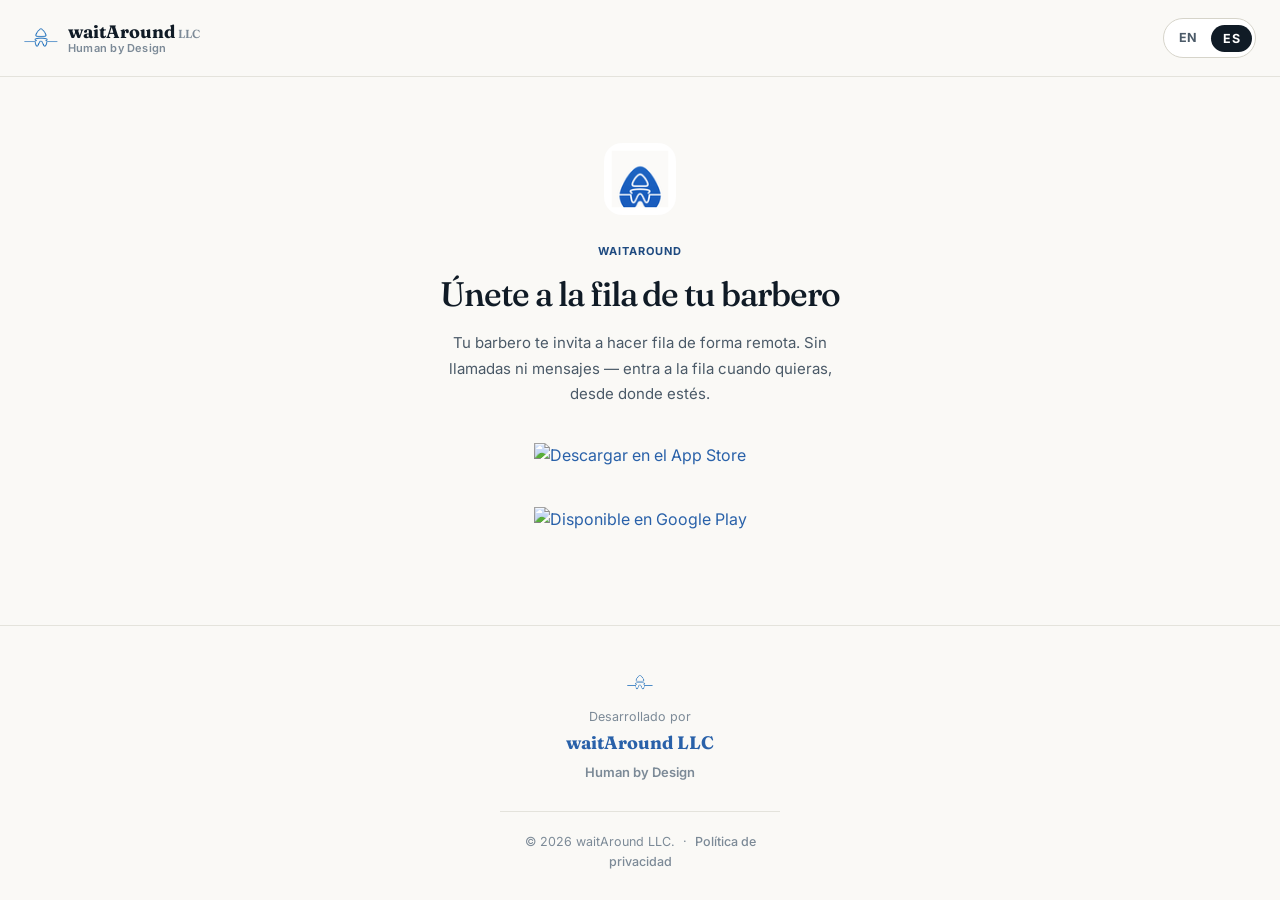
==== barber-es.html @ f90bbca9 "Add files via upload" ====
<!DOCTYPE html>
<html lang="es">
<head>
<meta charset="UTF-8"/>
<meta name="viewport" content="width=device-width, initial-scale=1.0"/>
<title>waitAround — Únete a la fila de tu barbero</title>
<meta name="description" content="Descarga waitAround Clients y únete a la fila de espera de tu barbero el mismo día."/>
<meta name="robots" content="noindex, nofollow"/>

<!-- Store URLs — single source of truth for this page -->
<script>
  var WAITAROUND_CLIENTS_APP_STORE_URL =
    'https://apps.apple.com/us/app/waitaround-clients/id1505349002';
  var WAITAROUND_CLIENTS_GOOGLE_PLAY_URL =
    'https://play.google.com/store/apps/details?id=com.waitaroundllc.clients';
</script>

<link rel="preconnect" href="https://fonts.googleapis.com"/>
<link rel="preconnect" href="https://fonts.gstatic.com" crossorigin/>
<link href="https://fonts.googleapis.com/css2?family=Fraunces:ital,opsz,wght@0,9..144,400;0,9..144,500;0,9..144,700;1,9..144,400&family=Inter:wght@400;500;600&display=swap" rel="stylesheet"/>

<style>
/* Scoped entirely to this page — zero global style changes */
*, *::before, *::after { box-sizing: border-box; margin: 0; padding: 0; }
html { height: 100%; -webkit-text-size-adjust: 100%; }

body {
  min-height: 100%;
  display: flex;
  flex-direction: column;
  background: #FAF9F6;
  color: #101B26;
  font-family: 'Inter', -apple-system, BlinkMacSystemFont, sans-serif;
  font-size: 16px;
  line-height: 1.6;
  -webkit-font-smoothing: antialiased;
}

img { display: block; max-width: 100%; }
a { color: #2961A9; text-decoration: none; transition: color 180ms; }
a:hover { color: #1E4A80; }
:focus-visible { outline: 2px solid #2961A9; outline-offset: 3px; border-radius: 4px; }

/* NAV */
.nav {
  padding: 18px 24px;
  border-bottom: 1px solid #E4E3DC;
  background: rgba(250,249,246,0.92);
  backdrop-filter: blur(12px);
  -webkit-backdrop-filter: blur(12px);
  display: flex;
  align-items: center;
}
.nav__brand { display: flex; align-items: center; gap: 10px; text-decoration: none; }
.nav__brand img { width: 34px; height: auto; }
.nav__brand-text { display: flex; flex-direction: column; line-height: 1.2; }
.nav__name { font-family: 'Fraunces', Georgia, serif; font-size: 18px; font-weight: 700; color: #101B26; white-space: nowrap; }
.nav__suffix { font-size: 0.65em; font-weight: 600; color: #7C8A97; }
.nav__tagline { font-size: 11px; font-weight: 600; letter-spacing: 0.02em; color: #7C8A97; }

/* MAIN */
.main { flex: 1; display: flex; align-items: center; justify-content: center; padding: 64px 24px; }
.card { width: 100%; max-width: 420px; text-align: center; }

/* Text */
.label { font-size: 11px; font-weight: 700; letter-spacing: 0.1em; text-transform: uppercase; color: #1E4A80; margin-bottom: 14px; }
.headline { font-family: 'Fraunces', Georgia, serif; font-size: clamp(26px, 6vw, 34px); font-weight: 500; letter-spacing: -0.03em; line-height: 1.15; color: #101B26; margin-bottom: 16px; }
.body-copy { font-size: 15px; color: #4B5A68; line-height: 1.7; margin-bottom: 36px; }

/* CTA — store badges */
.badge-row { display: flex; flex-wrap: wrap; justify-content: center; align-items: center; gap: 12px; }
.badge-link { display: inline-block; transition: opacity 180ms, transform 180ms; }
.badge-link:hover { opacity: .85; transform: translateY(-2px); }
.badge-link img { display: block; height: 52px; width: auto; }

/* Invalid */
.card--invalid .headline { font-size: clamp(22px, 5vw, 28px); }

/* LANG TOGGLE */
.lang-toggle {
  display: inline-flex; align-items: center;
  background: #fff; border: 1px solid #D6D4CA;
  border-radius: 999px; padding: 3px; gap: 2px;
  margin-left: auto;
}
.lang-btn {
  border: none; background: transparent; color: #4B5A68;
  font-size: 12.5px; font-weight: 700; letter-spacing: .03em;
  padding: 6px 12px; border-radius: 999px; cursor: pointer;
  transition: background 180ms, color 180ms;
  font-family: 'Inter', -apple-system, sans-serif;
  text-decoration: none; display: inline-block;
}
.lang-btn.is-active { background: #101B26; color: #fff; }
.lang-btn:not(.is-active):hover { color: #101B26; }

/* FOOTER */
.footer {
  padding: 48px 24px 28px;
  border-top: 1px solid #E4E3DC;
  text-align: center;
  background: #FAF9F6;
}
.footer__inner { display: flex; flex-direction: column; align-items: center; }
.footer__mark { width: 26px; height: auto; opacity: 0.8; margin-bottom: 16px; }
.footer__badge-label { font-size: 12.5px; color: #7C8A97; margin-bottom: 2px; }
.footer__badge-name {
  font-family: 'Fraunces', Georgia, serif; font-weight: 700;
  font-size: 18px; color: #2961A9;
  text-decoration: none; transition: color 180ms;
}
.footer__badge-name:hover { color: #1E4A80; }
.footer__badge-slogan { font-size: 13px; font-weight: 600; color: #7C8A97; margin-top: 4px; margin-bottom: 28px; }
.footer__legal {
  font-size: 12.5px; color: #7C8A97;
  padding-top: 20px;
  border-top: 1px solid #E4E3DC;
  width: 100%; max-width: 280px;
}
</style>
</head>
<body>

<header class="nav">
  <a href="https://waitaroundllc.com/" class="nav__brand" aria-label="waitAround LLC — inicio">
    <img src="/assets/waitaround-logo.png" alt="" width="34" onerror="this.style.display='none'">
    <span class="nav__brand-text">
      <span class="nav__name">waitAround<span class="nav__suffix">&nbsp;LLC</span></span>
      <span class="nav__tagline">Human by Design</span>
    </span>
  </a>
  <div class="lang-toggle" role="group" aria-label="Idioma">
    <a id="lang-en-btn" href="#" class="lang-btn" aria-label="View in English">EN</a>
    <button type="button" class="lang-btn is-active" aria-current="true">ES</button>
  </div>
</header>

<main class="main" id="main">
  <div class="card" id="card">

    <img
      src="[data-uri]"
      alt="waitAround Clients"
      width="72"
      height="72"
      style="display:block;margin:0 auto 28px;border-radius:18px;"
    />

    <p class="label">waitAround</p>
    <h1 class="headline">Únete a la fila de tu barbero</h1>
    <p class="body-copy">
      Tu barbero te invita a hacer fila de forma remota. Sin llamadas ni mensajes &#8212; entra a la fila cuando quieras, desde donde estés.
    </p>

    <div class="badge-row">
      <a id="cta-btn" href="#" target="_blank" rel="noopener noreferrer"
         class="badge-link" aria-label="Descargar en el App Store">
        <img src="https://developer.apple.com/assets/elements/badges/download-on-the-app-store.svg"
             alt="Descargar en el App Store" height="52"/>
      </a>
      <a id="gplay-btn" href="#" target="_blank" rel="noopener noreferrer"
         class="badge-link" aria-label="Disponible en Google Play">
        <img src="https://play.google.com/intl/es/badges/static/images/badges/es_badge_web_generic.png"
             alt="Disponible en Google Play" height="74"/>
      </a>
    </div>

  </div>
</main>

<footer class="footer">
  <div class="footer__inner">
    <img class="footer__mark" src="/assets/waitaround-logo.png" alt="" width="26"
      onerror="this.style.display='none'">
    <p class="footer__badge-label">Desarrollado por</p>
    <a href="https://waitaroundllc.com/" class="footer__badge-name">waitAround LLC</a>
    <p class="footer__badge-slogan">Human by Design</p>
    <p class="footer__legal">
      &copy; <span id="yr"></span> waitAround LLC.
      &nbsp;·&nbsp;
      <a href="https://waitaroundllc.com/privacy-policy.html" style="color:#7C8A97;font-weight:500;">Política de privacidad</a>
    </p>
  </div>
</footer>

<script>
(function () {
  // Year
  document.getElementById('yr').textContent = new Date().getFullYear();

  // Wire up CTAs
  document.getElementById('cta-btn').href = WAITAROUND_CLIENTS_APP_STORE_URL;
  document.getElementById('gplay-btn').href = WAITAROUND_CLIENTS_GOOGLE_PLAY_URL;

  // English toggle — preserve ?p= slug
  var enBtn = document.getElementById('lang-en-btn');
  var enBase = '/barber';
  var pParam = new URLSearchParams(window.location.search).get('p');
  enBtn.href = pParam ? enBase + '?p=' + encodeURIComponent(pParam) : enBase;

  // Invalid state — same logic as the English page
  if (pParam !== null && !/^\/barber\/[a-zA-Z0-9_-]+\/?$/.test(pParam)) {
    var card = document.getElementById('card');
    card.classList.add('card--invalid');
    card.querySelector('.headline').textContent  = 'Este enlace no está disponible.';
    card.querySelector('.body-copy').textContent =
      'Es posible que el enlace no sea válido o haya expirado.';
  }
})();
</script>
</body>
</html>
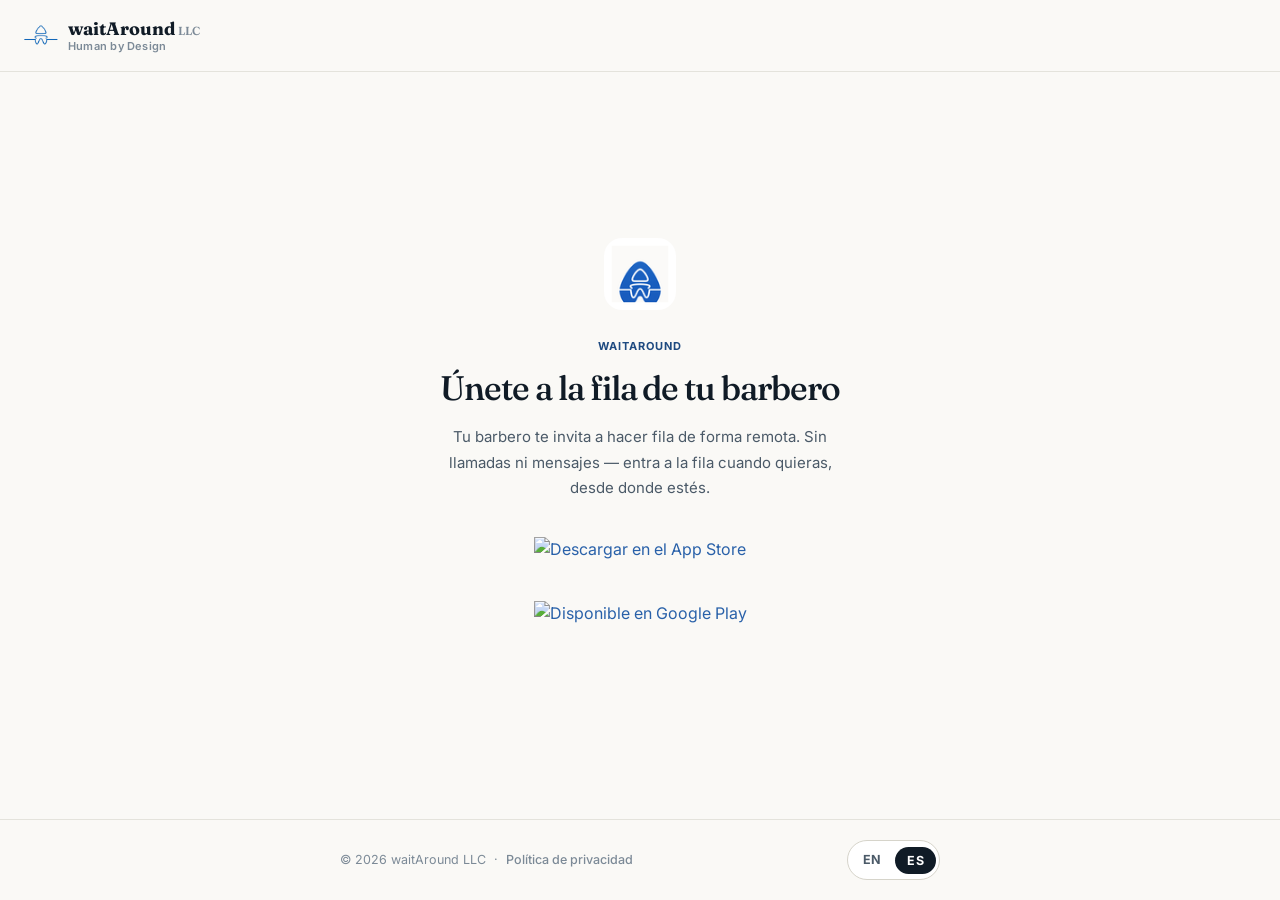
==== commit 1802d06b: "Add files via upload" ====
--- a/barber-es.html
+++ b/barber-es.html
@@ -96,27 +96,22 @@
 
 /* FOOTER */
 .footer {
-  padding: 48px 24px 28px;
+  padding: 20px 24px;
   border-top: 1px solid #E4E3DC;
-  text-align: center;
   background: #FAF9F6;
 }
-.footer__inner { display: flex; flex-direction: column; align-items: center; }
-.footer__mark { width: 26px; height: auto; opacity: 0.8; margin-bottom: 16px; }
-.footer__badge-label { font-size: 12.5px; color: #7C8A97; margin-bottom: 2px; }
-.footer__badge-name {
-  font-family: 'Fraunces', Georgia, serif; font-weight: 700;
-  font-size: 18px; color: #2961A9;
-  text-decoration: none; transition: color 180ms;
-}
-.footer__badge-name:hover { color: #1E4A80; }
-.footer__badge-slogan { font-size: 13px; font-weight: 600; color: #7C8A97; margin-top: 4px; margin-bottom: 28px; }
-.footer__legal {
-  font-size: 12.5px; color: #7C8A97;
-  padding-top: 20px;
-  border-top: 1px solid #E4E3DC;
-  width: 100%; max-width: 280px;
-}
+.footer__inner {
+  display: flex;
+  align-items: center;
+  justify-content: space-between;
+  flex-wrap: wrap;
+  gap: 12px;
+  max-width: 600px;
+  margin: 0 auto;
+}
+.footer__legal { font-size: 12.5px; color: #7C8A97; }
+.footer__legal a { color: #7C8A97; font-weight: 500; }
+.footer__legal a:hover { color: #2961A9; }
 </style>
 </head>
 <body>
@@ -129,10 +124,6 @@
       <span class="nav__tagline">Human by Design</span>
     </span>
   </a>
-  <div class="lang-toggle" role="group" aria-label="Idioma">
-    <a id="lang-en-btn" href="#" class="lang-btn" aria-label="View in English">EN</a>
-    <button type="button" class="lang-btn is-active" aria-current="true">ES</button>
-  </div>
 </header>
 
 <main class="main" id="main">
@@ -170,16 +161,15 @@
 
 <footer class="footer">
   <div class="footer__inner">
-    <img class="footer__mark" src="/assets/waitaround-logo.png" alt="" width="26"
-      onerror="this.style.display='none'">
-    <p class="footer__badge-label">Desarrollado por</p>
-    <a href="https://waitaroundllc.com/" class="footer__badge-name">waitAround LLC</a>
-    <p class="footer__badge-slogan">Human by Design</p>
     <p class="footer__legal">
-      &copy; <span id="yr"></span> waitAround LLC.
+      &copy; <span id="yr"></span> waitAround LLC
       &nbsp;·&nbsp;
-      <a href="https://waitaroundllc.com/privacy-policy.html" style="color:#7C8A97;font-weight:500;">Política de privacidad</a>
+      <a href="https://waitaroundllc.com/privacy-policy.html">Política de privacidad</a>
     </p>
+    <div class="lang-toggle" role="group" aria-label="Idioma">
+      <a id="lang-en-btn" href="#" class="lang-btn" aria-label="View in English">EN</a>
+      <button type="button" class="lang-btn is-active" aria-current="true">ES</button>
+    </div>
   </div>
 </footer>
 
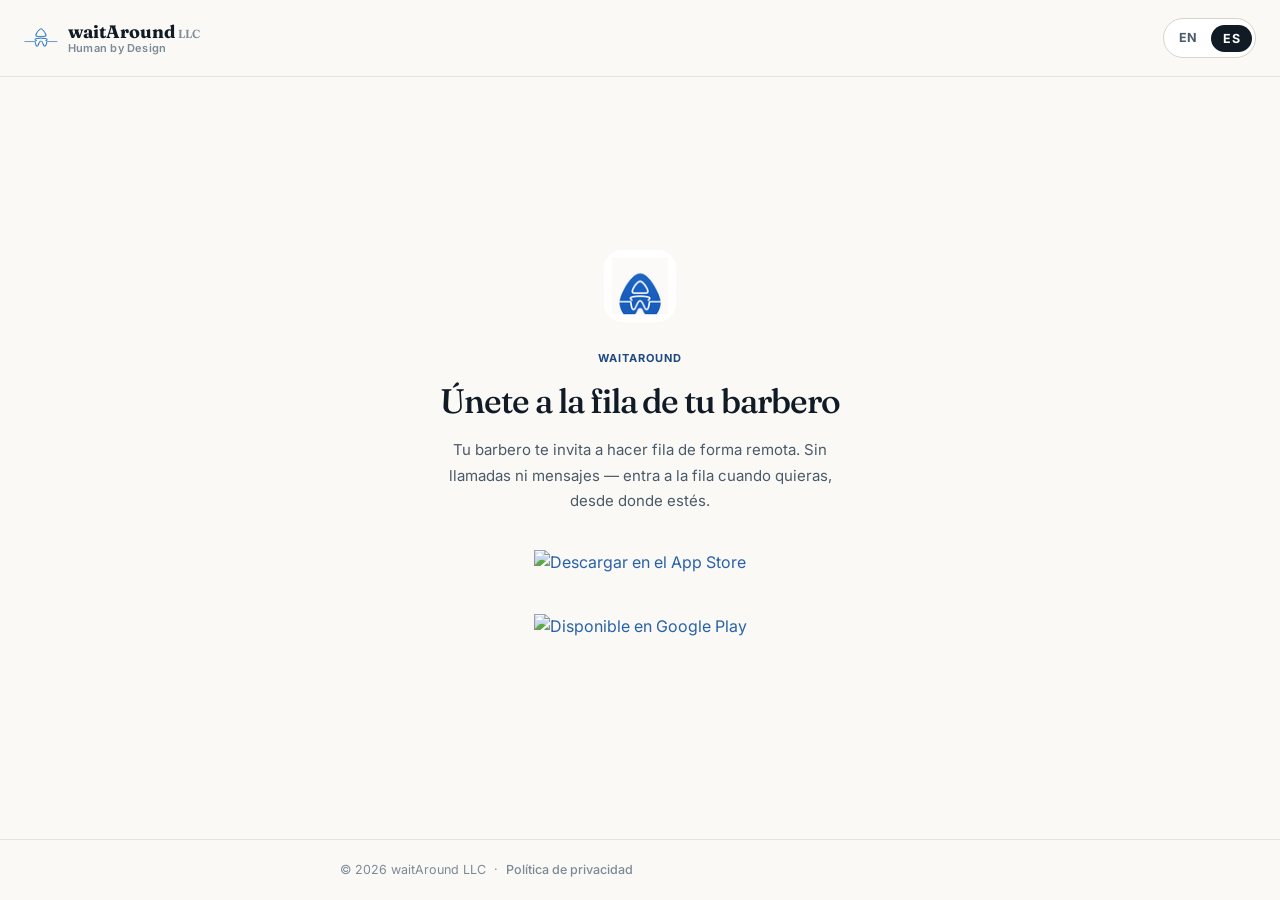
==== commit bbb55001: "Add files via upload" ====
--- a/barber-es.html
+++ b/barber-es.html
@@ -124,6 +124,10 @@
       <span class="nav__tagline">Human by Design</span>
     </span>
   </a>
+  <div class="lang-toggle" role="group" aria-label="Idioma">
+    <a id="lang-en-btn" href="#" class="lang-btn" aria-label="View in English">EN</a>
+    <button type="button" class="lang-btn is-active" aria-current="true">ES</button>
+  </div>
 </header>
 
 <main class="main" id="main">
@@ -166,10 +170,6 @@
       &nbsp;·&nbsp;
       <a href="https://waitaroundllc.com/privacy-policy.html">Política de privacidad</a>
     </p>
-    <div class="lang-toggle" role="group" aria-label="Idioma">
-      <a id="lang-en-btn" href="#" class="lang-btn" aria-label="View in English">EN</a>
-      <button type="button" class="lang-btn is-active" aria-current="true">ES</button>
-    </div>
   </div>
 </footer>
 
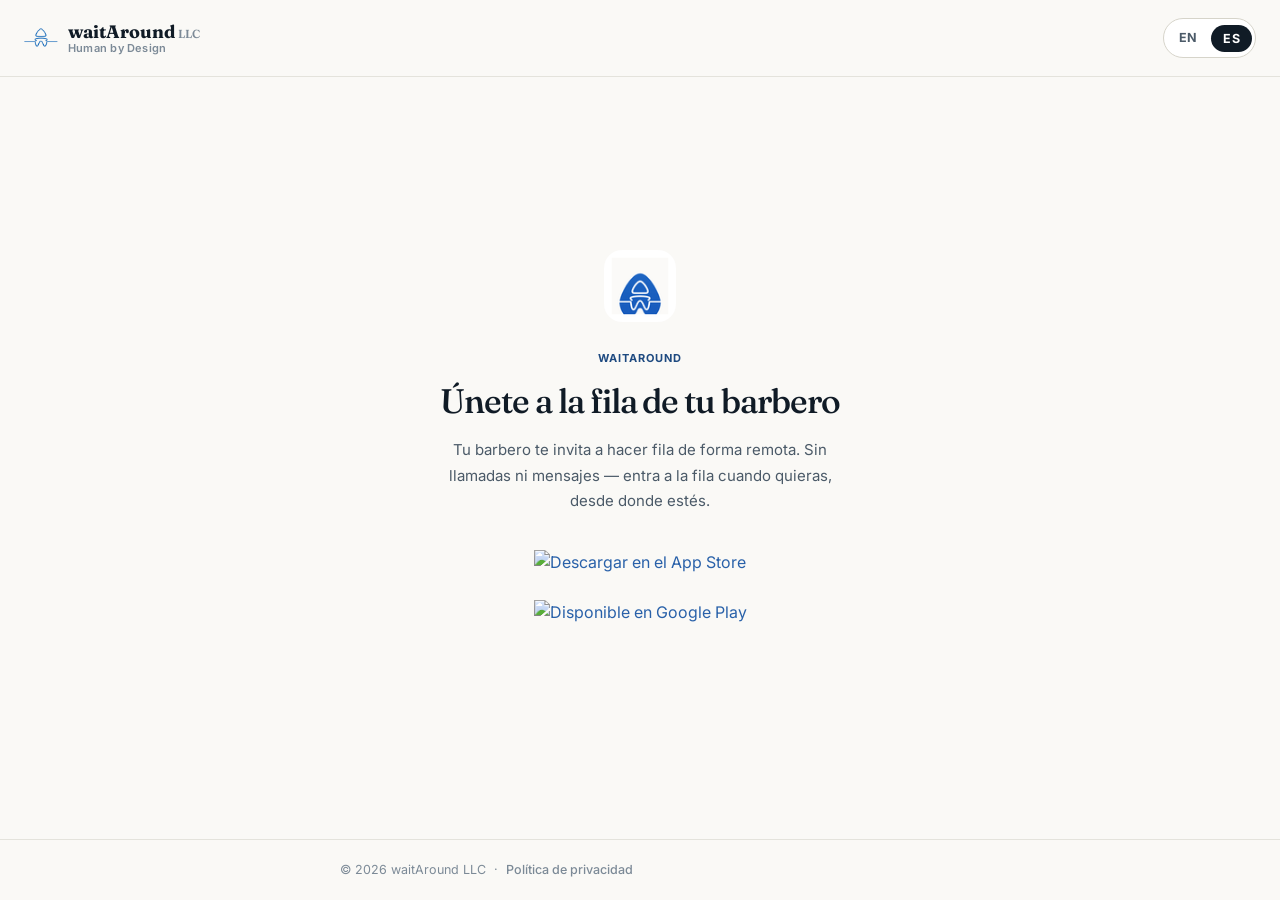
==== commit 416d295b: "Add files via upload" ====
--- a/barber-es.html
+++ b/barber-es.html
@@ -71,7 +71,9 @@
 .badge-row { display: flex; flex-wrap: wrap; justify-content: center; align-items: center; gap: 12px; }
 .badge-link { display: inline-block; transition: opacity 180ms, transform 180ms; }
 .badge-link:hover { opacity: .85; transform: translateY(-2px); }
-.badge-link img { display: block; height: 52px; width: auto; }
+.badge-link img { display: block; width: auto; }
+.badge-link--apple img  { height: 52px; }
+.badge-link--gplay img  { height: 80px; margin: -14px 0; }
 
 /* Invalid */
 .card--invalid .headline { font-size: clamp(22px, 5vw, 28px); }
@@ -149,14 +151,14 @@
 
     <div class="badge-row">
       <a id="cta-btn" href="#" target="_blank" rel="noopener noreferrer"
-         class="badge-link" aria-label="Descargar en el App Store">
+         class="badge-link badge-link--apple" aria-label="Descargar en el App Store">
         <img src="https://developer.apple.com/assets/elements/badges/download-on-the-app-store.svg"
-             alt="Descargar en el App Store" height="52"/>
+             alt="Descargar en el App Store"/>
       </a>
       <a id="gplay-btn" href="#" target="_blank" rel="noopener noreferrer"
-         class="badge-link" aria-label="Disponible en Google Play">
+         class="badge-link badge-link--gplay" aria-label="Disponible en Google Play">
         <img src="https://play.google.com/intl/es/badges/static/images/badges/es_badge_web_generic.png"
-             alt="Disponible en Google Play" height="74"/>
+             alt="Disponible en Google Play"/>
       </a>
     </div>
 
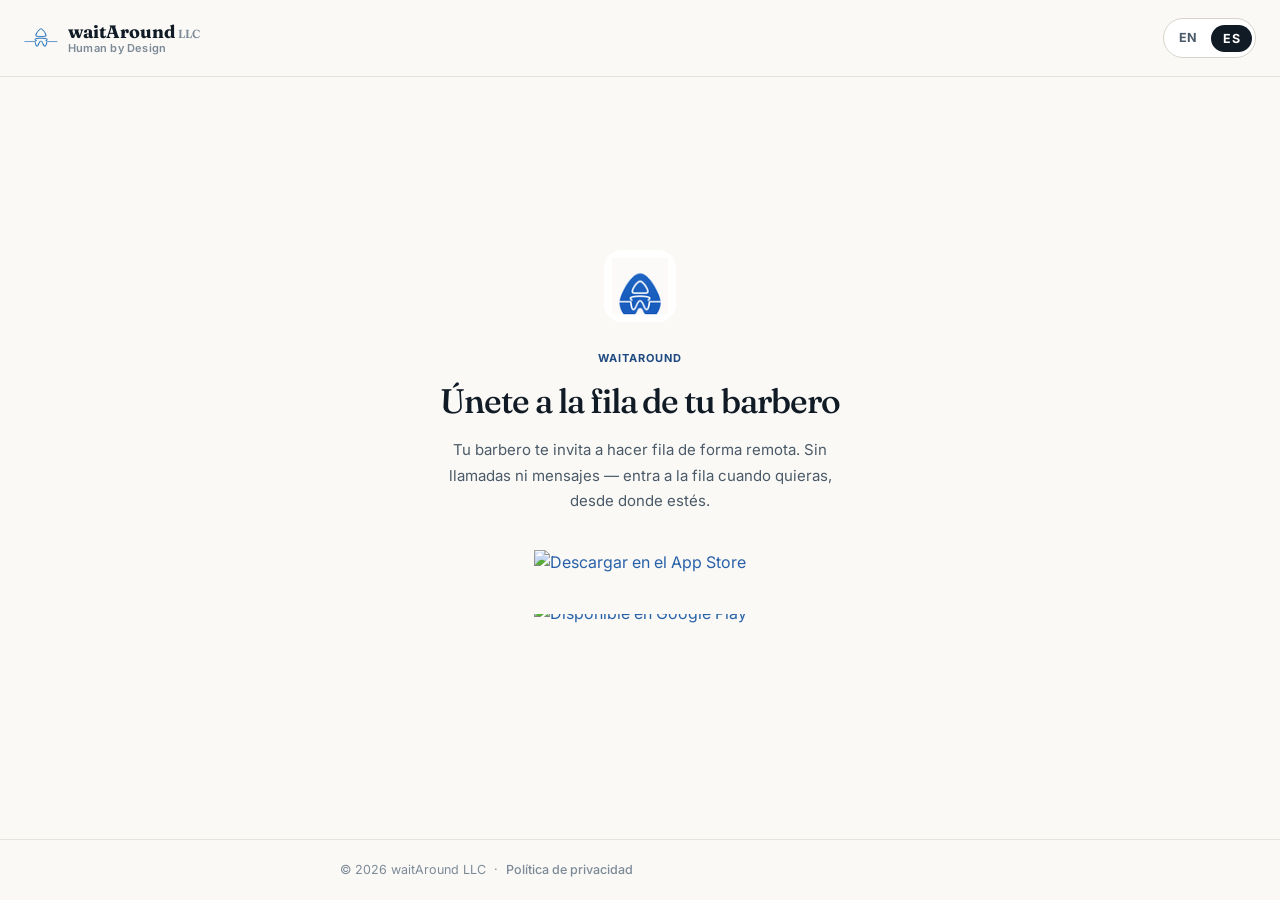
==== commit d221c334: "Add files via upload" ====
--- a/barber-es.html
+++ b/barber-es.html
@@ -69,11 +69,16 @@
 
 /* CTA — store badges */
 .badge-row { display: flex; flex-wrap: wrap; justify-content: center; align-items: center; gap: 12px; }
-.badge-link { display: inline-block; transition: opacity 180ms, transform 180ms; }
+.badge-link {
+  display: inline-flex; align-items: center; justify-content: center;
+  height: 52px; overflow: hidden;
+  transition: opacity 180ms, transform 180ms;
+}
 .badge-link:hover { opacity: .85; transform: translateY(-2px); }
-.badge-link img { display: block; width: auto; }
-.badge-link--apple img  { height: 52px; }
-.badge-link--gplay img  { height: 80px; margin: -14px 0; }
+.badge-link--apple img { height: 52px; width: auto; display: block; }
+/* Google Play PNG has ~20% padding baked in; scale up so artwork = 52px tall */
+.badge-link--gplay { height: 52px; }
+.badge-link--gplay img { height: 78px; width: auto; display: block; }
 
 /* Invalid */
 .card--invalid .headline { font-size: clamp(22px, 5vw, 28px); }
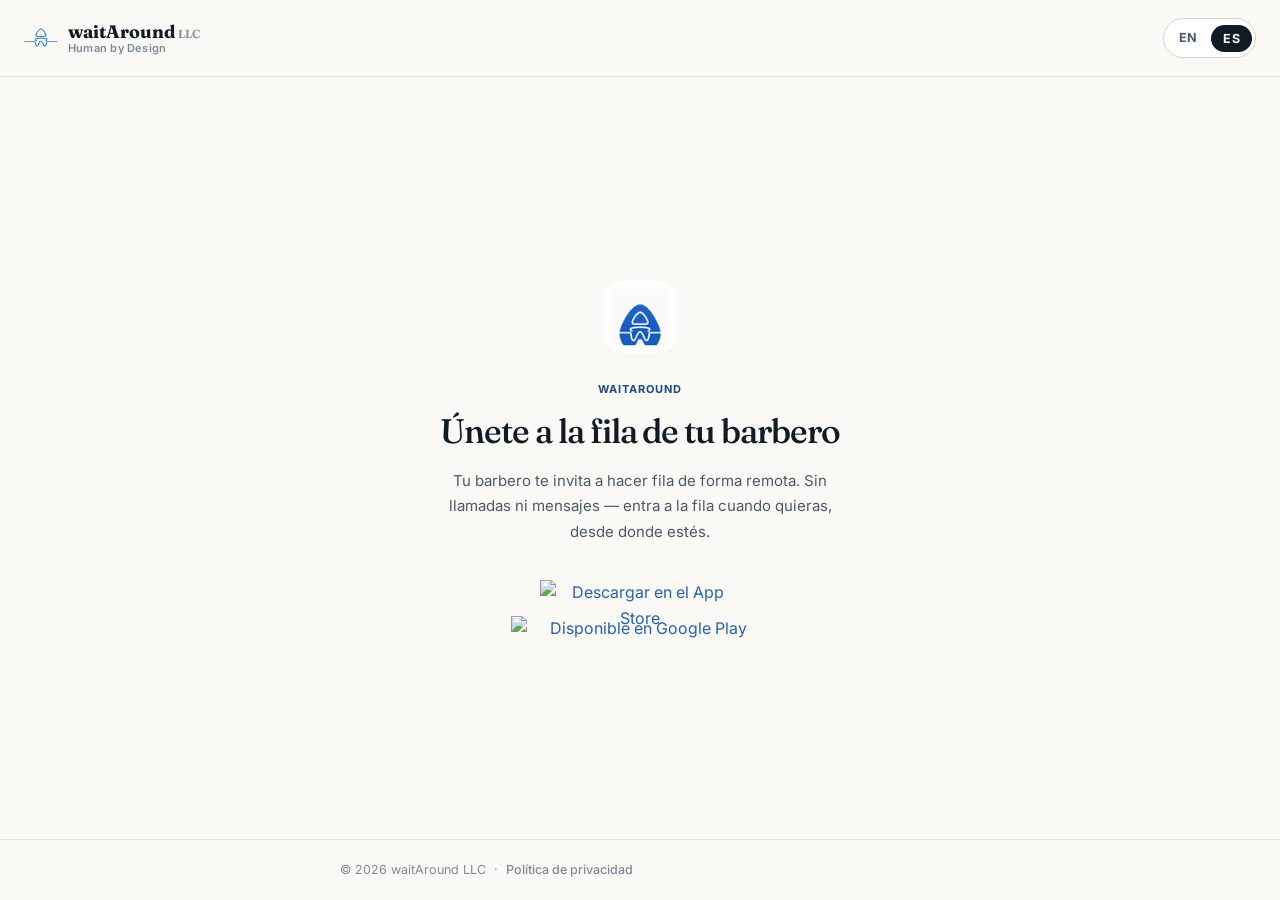
==== commit 1203a850: "Add files via upload" ====
--- a/barber-es.html
+++ b/barber-es.html
@@ -68,17 +68,11 @@
 .body-copy { font-size: 15px; color: #4B5A68; line-height: 1.7; margin-bottom: 36px; }
 
 /* CTA — store badges */
-.badge-row { display: flex; flex-wrap: wrap; justify-content: center; align-items: center; gap: 12px; }
-.badge-link {
-  display: inline-flex; align-items: center; justify-content: center;
-  height: 52px; overflow: hidden;
-  transition: opacity 180ms, transform 180ms;
-}
+.badge-row { display: flex; flex-direction: column; align-items: center; gap: 4px; }
+.badge-link { display: block; transition: opacity 180ms, transform 180ms; }
 .badge-link:hover { opacity: .85; transform: translateY(-2px); }
-.badge-link--apple img { height: 52px; width: auto; display: block; }
-/* Google Play PNG has ~20% padding baked in; scale up so artwork = 52px tall */
-.badge-link--gplay { height: 52px; }
-.badge-link--gplay img { height: 78px; width: auto; display: block; }
+.badge-link--apple img { width: 200px; height: auto; display: block; }
+.badge-link--gplay img { width: 258px; height: auto; display: block; margin: -19px 0; }
 
 /* Invalid */
 .card--invalid .headline { font-size: clamp(22px, 5vw, 28px); }
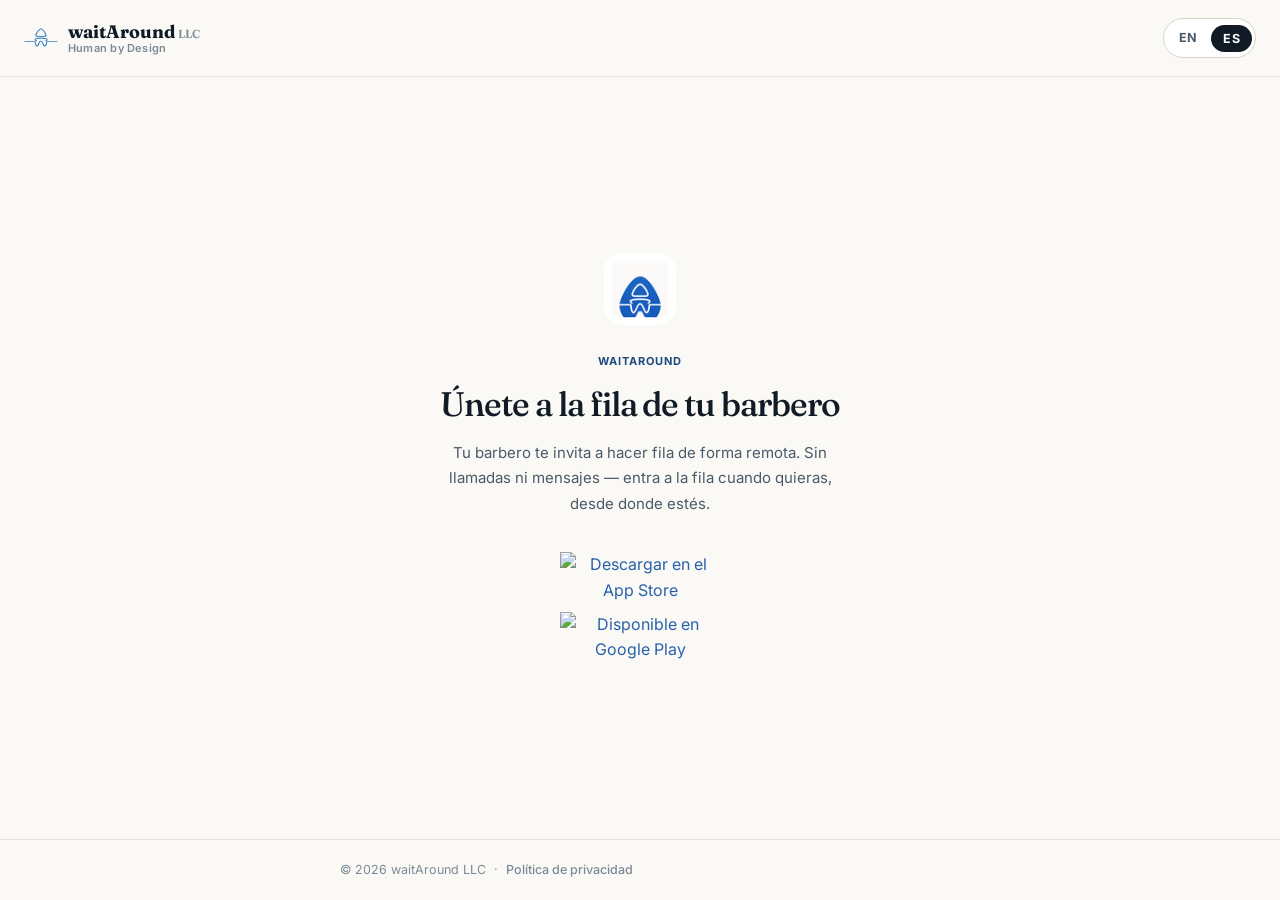
==== commit 2a187dad: "Add files via upload" ====
--- a/barber-es.html
+++ b/barber-es.html
@@ -68,11 +68,10 @@
 .body-copy { font-size: 15px; color: #4B5A68; line-height: 1.7; margin-bottom: 36px; }
 
 /* CTA — store badges */
-.badge-row { display: flex; flex-direction: column; align-items: center; gap: 4px; }
+.badge-row { display: flex; flex-direction: column; align-items: center; gap: 8px; }
 .badge-link { display: block; transition: opacity 180ms, transform 180ms; }
 .badge-link:hover { opacity: .85; transform: translateY(-2px); }
-.badge-link--apple img { width: 200px; height: auto; display: block; }
-.badge-link--gplay img { width: 258px; height: auto; display: block; margin: -19px 0; }
+.badge-link img { display: block; width: 160px; height: auto; }
 
 /* Invalid */
 .card--invalid .headline { font-size: clamp(22px, 5vw, 28px); }
